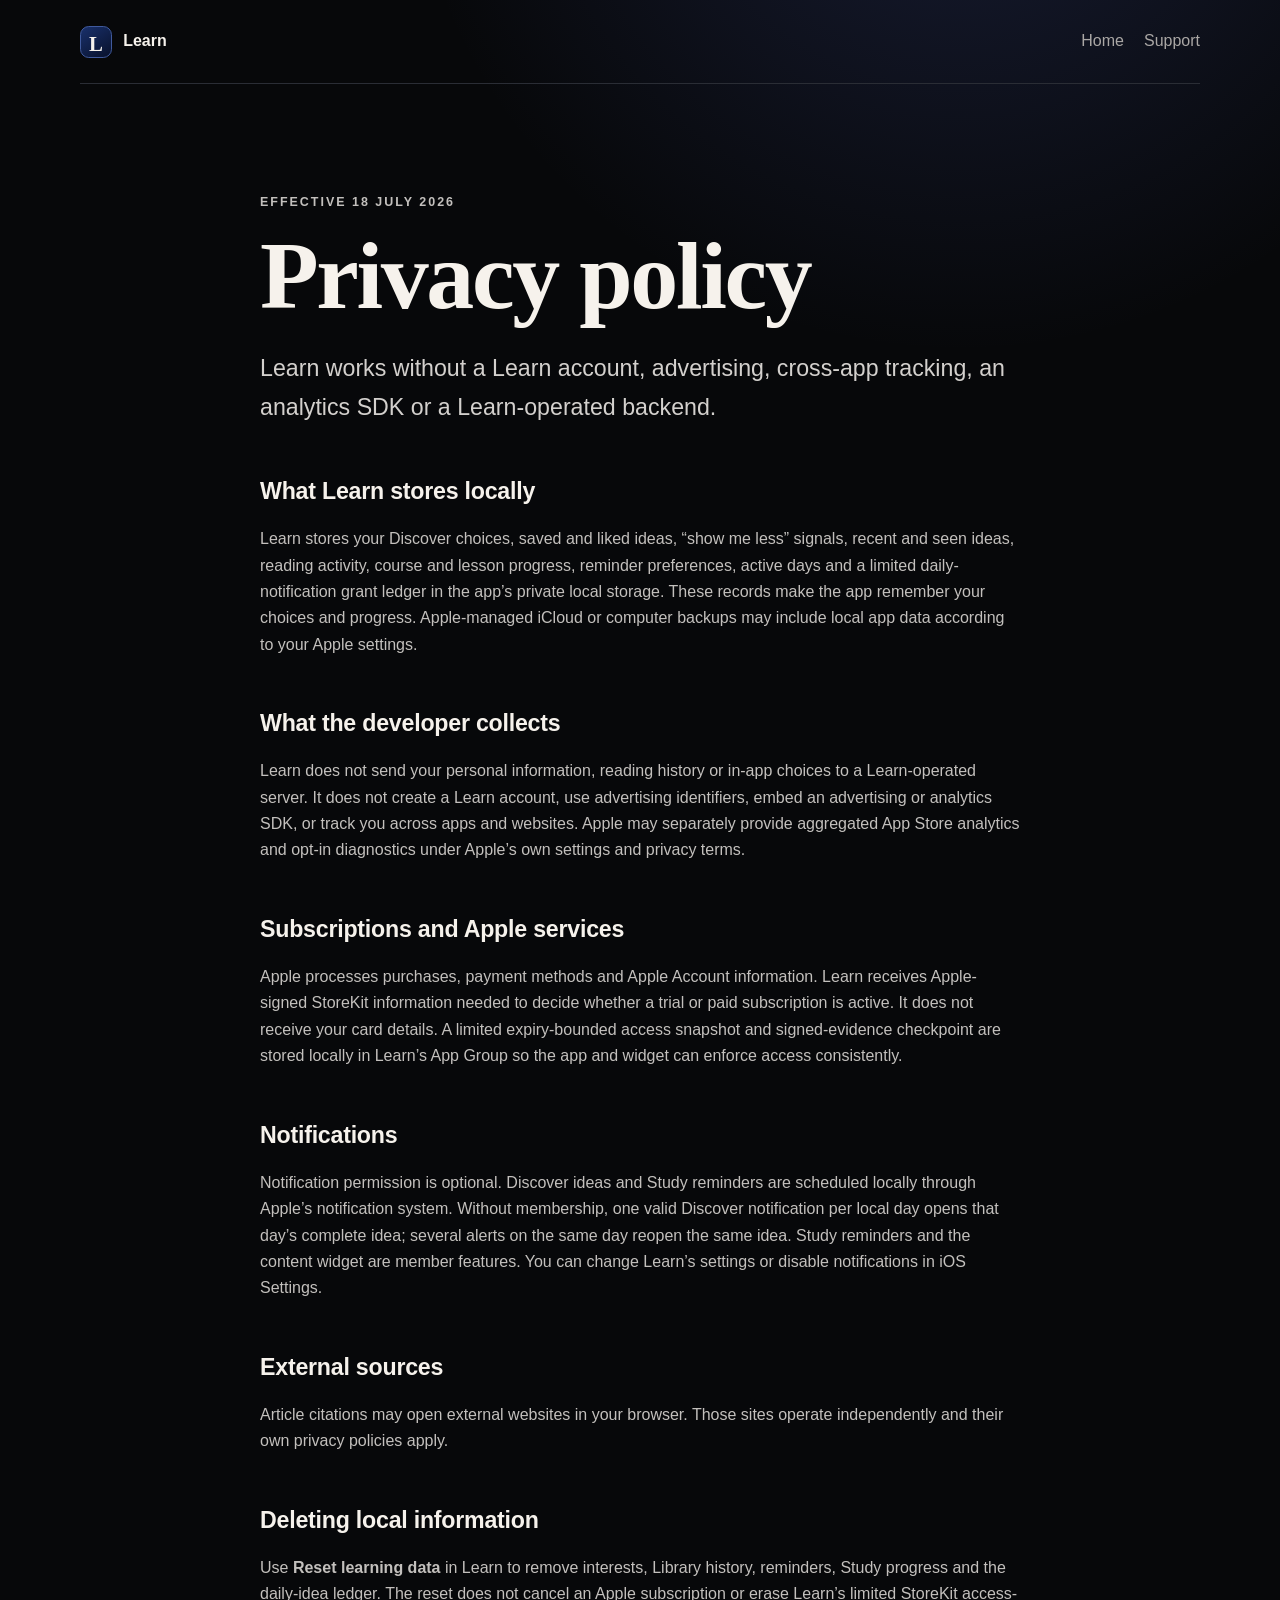
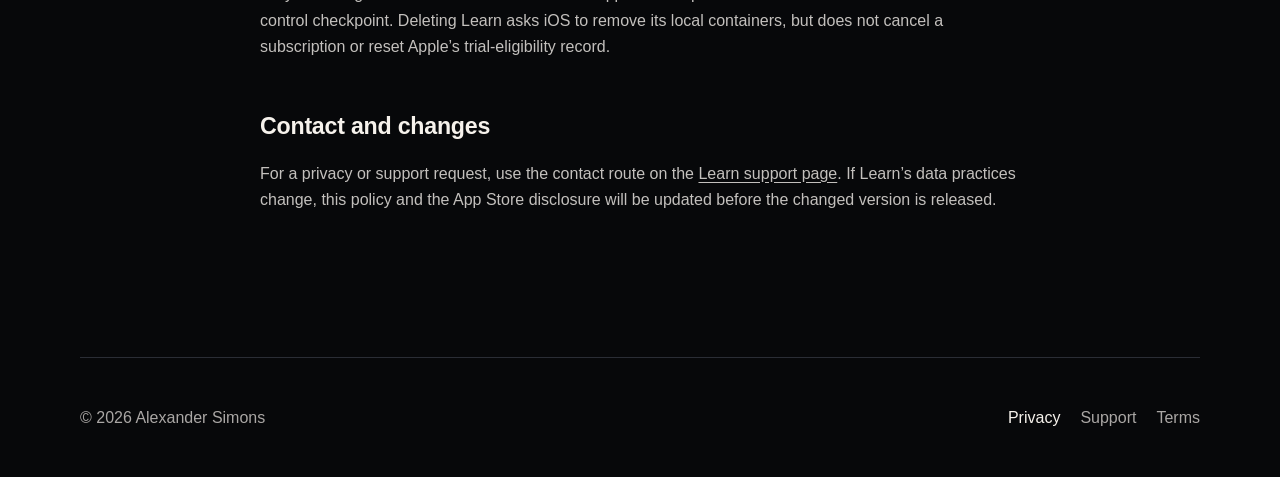
==== privacy.html @ fe6ba011 "Publish Learn support and privacy site" ====
<!doctype html>
<html lang="en-GB">
<head>
  <meta charset="utf-8">
  <meta name="viewport" content="width=device-width, initial-scale=1">
  <meta name="description" content="Privacy policy for the Learn iOS app.">
  <title>Privacy — Learn</title>
  <link rel="stylesheet" href="styles.css">
</head>
<body>
  <a class="skip-link" href="#main">Skip to content</a>
  <header class="site-header">
    <a class="brand" href="index.html" aria-label="Learn home"><span class="brand-mark" aria-hidden="true">L</span><span>Learn</span></a>
    <nav aria-label="Main navigation"><a href="index.html">Home</a><a href="support.html">Support</a></nav>
  </header>

  <main id="main" class="prose">
    <p class="eyebrow">Effective 18 July 2026</p>
    <h1>Privacy policy</h1>
    <p class="lead">Learn works without a Learn account, advertising, cross-app tracking, an analytics SDK or a Learn-operated backend.</p>

    <h2>What Learn stores locally</h2>
    <p>Learn stores your Discover choices, saved and liked ideas, “show me less” signals, recent and seen ideas, reading activity, course and lesson progress, reminder preferences, active days and a limited daily-notification grant ledger in the app’s private local storage. These records make the app remember your choices and progress. Apple-managed iCloud or computer backups may include local app data according to your Apple settings.</p>

    <h2>What the developer collects</h2>
    <p>Learn does not send your personal information, reading history or in-app choices to a Learn-operated server. It does not create a Learn account, use advertising identifiers, embed an advertising or analytics SDK, or track you across apps and websites. Apple may separately provide aggregated App Store analytics and opt-in diagnostics under Apple’s own settings and privacy terms.</p>

    <h2>Subscriptions and Apple services</h2>
    <p>Apple processes purchases, payment methods and Apple Account information. Learn receives Apple-signed StoreKit information needed to decide whether a trial or paid subscription is active. It does not receive your card details. A limited expiry-bounded access snapshot and signed-evidence checkpoint are stored locally in Learn’s App Group so the app and widget can enforce access consistently.</p>

    <h2>Notifications</h2>
    <p>Notification permission is optional. Discover ideas and Study reminders are scheduled locally through Apple’s notification system. Without membership, one valid Discover notification per local day opens that day’s complete idea; several alerts on the same day reopen the same idea. Study reminders and the content widget are member features. You can change Learn’s settings or disable notifications in iOS Settings.</p>

    <h2>External sources</h2>
    <p>Article citations may open external websites in your browser. Those sites operate independently and their own privacy policies apply.</p>

    <h2>Deleting local information</h2>
    <p>Use <strong>Reset learning data</strong> in Learn to remove interests, Library history, reminders, Study progress and the daily-idea ledger. The reset does not cancel an Apple subscription or erase Learn’s limited StoreKit access-control checkpoint. Deleting Learn asks iOS to remove its local containers, but does not cancel a subscription or reset Apple’s trial-eligibility record.</p>

    <h2>Contact and changes</h2>
    <p>For a privacy or support request, use the contact route on the <a href="support.html">Learn support page</a>. If Learn’s data practices change, this policy and the App Store disclosure will be updated before the changed version is released.</p>
  </main>

  <footer><span>© 2026 Alexander Simons</span><nav aria-label="Legal and support"><a href="privacy.html" aria-current="page">Privacy</a><a href="support.html">Support</a><a href="https://www.apple.com/legal/internet-services/itunes/dev/stdeula/">Terms</a></nav></footer>
</body>
</html>
---- styles.css ----
:root {
  color-scheme: dark;
  --ink: #f6f2ec;
  --muted: #aaa7a5;
  --ground: #07080a;
  --panel: #12141a;
  --line: #2a2d35;
  --accent: #8fa4ff;
  --serif: ui-serif, "New York", Georgia, serif;
  --sans: ui-sans-serif, -apple-system, BlinkMacSystemFont, "SF Pro Text", sans-serif;
}

* { box-sizing: border-box; }
html { scroll-behavior: smooth; }
body {
  margin: 0;
  color: var(--ink);
  background:
    radial-gradient(circle at 75% -10%, rgba(83, 103, 204, .22), transparent 35rem),
    var(--ground);
  font-family: var(--sans);
  line-height: 1.65;
}
a { color: inherit; text-underline-offset: .2em; }
.skip-link { position: absolute; left: -10000px; top: 1rem; }
.skip-link:focus { left: 1rem; z-index: 10; padding: .7rem 1rem; background: var(--ink); color: var(--ground); }
.site-header, footer {
  width: min(1120px, calc(100% - 40px));
  margin: 0 auto;
  display: flex;
  align-items: center;
  justify-content: space-between;
  gap: 1rem;
}
.site-header { min-height: 84px; border-bottom: 1px solid var(--line); }
.brand { display: inline-flex; align-items: center; gap: .7rem; font-weight: 700; text-decoration: none; }
.brand-mark { width: 2rem; height: 2rem; display: grid; place-items: center; border-radius: .55rem; background: linear-gradient(145deg, #19306b, #08112b); border: 1px solid #405a9d; font-family: var(--serif); font-size: 1.3rem; }
nav { display: flex; flex-wrap: wrap; gap: 1.25rem; }
nav a { color: var(--muted); text-decoration: none; }
nav a:hover, nav a:focus-visible, nav a[aria-current="page"] { color: var(--ink); }
main { width: min(1120px, calc(100% - 40px)); margin: 0 auto; }
.hero { padding: clamp(5rem, 12vw, 10rem) 0 clamp(4rem, 9vw, 8rem); max-width: 920px; }
.eyebrow { color: var(--accent); font-size: .78rem; font-weight: 750; letter-spacing: .16em; text-transform: uppercase; }
h1, h2 { font-family: var(--serif); font-weight: 600; line-height: 1.04; letter-spacing: -.025em; text-wrap: balance; }
h1 { margin: .7rem 0 1.5rem; font-size: clamp(3.25rem, 9vw, 7.8rem); }
h2 { margin: .6rem 0 1.25rem; font-size: clamp(2rem, 4.5vw, 4rem); }
.lead { color: #d3d0cd; font-size: clamp(1.15rem, 2vw, 1.45rem); max-width: 760px; }
.hero-actions { margin-top: 2.25rem; display: flex; align-items: center; flex-wrap: wrap; gap: 1rem 1.5rem; }
.store-badge { display: inline-flex; border-radius: .85rem; padding: .85rem 1.1rem; background: var(--ink); color: var(--ground); font-weight: 750; }
.microcopy { color: var(--muted); }
.numbers { display: grid; grid-template-columns: repeat(4, 1fr); border: 1px solid var(--line); border-radius: 1.2rem; overflow: hidden; }
.numbers div { padding: 2rem; background: rgba(18,20,26,.8); border-right: 1px solid var(--line); }
.numbers div:last-child { border: 0; }
.numbers strong, .numbers span { display: block; }
.numbers strong { font-family: var(--serif); font-size: 2.3rem; line-height: 1; }
.numbers span { margin-top: .65rem; color: var(--muted); }
.feature-grid { padding: 8rem 0; display: grid; grid-template-columns: 1fr 1fr; gap: 1rem; }
.feature { padding: clamp(1.7rem, 4vw, 3.2rem); border: 1px solid var(--line); border-radius: 1.2rem; background: linear-gradient(145deg, rgba(23,25,33,.94), rgba(12,13,17,.94)); }
.feature-large { grid-row: span 2; }
.feature p:last-child, .study-block p, .principles p, .membership p { color: var(--muted); font-size: 1.08rem; }
.study-block, .membership { padding: 7rem 0; border-top: 1px solid var(--line); display: grid; grid-template-columns: 1fr 1fr; gap: clamp(2rem, 7vw, 7rem); }
.principles { margin-bottom: 7rem; padding: clamp(2rem, 5vw, 4.5rem); border-radius: 1.2rem; background: #11131a; border: 1px solid var(--line); }
.prose { width: min(760px, calc(100% - 40px)); padding: 6rem 0 8rem; }
.prose h1 { font-size: clamp(3.2rem, 8vw, 6rem); }
.prose h2 { margin-top: 3.2rem; font-family: var(--sans); font-size: 1.45rem; letter-spacing: -.01em; line-height: 1.25; }
.prose p:not(.lead) { color: #c3c0bd; }
footer { min-height: 120px; padding: 2rem 0; border-top: 1px solid var(--line); color: var(--muted); }

@media (max-width: 720px) {
  .site-header { align-items: flex-start; padding: 1.2rem 0; }
  .site-header nav { justify-content: flex-end; gap: .75rem 1rem; }
  .numbers { grid-template-columns: 1fr 1fr; }
  .numbers div { border-bottom: 1px solid var(--line); }
  .numbers div:nth-child(2) { border-right: 0; }
  .numbers div:nth-child(3), .numbers div:nth-child(4) { border-bottom: 0; }
  .feature-grid, .study-block, .membership { grid-template-columns: 1fr; }
  .feature-large { grid-row: auto; }
  footer { align-items: flex-start; flex-direction: column; }
}

@media (prefers-reduced-motion: reduce) {
  html { scroll-behavior: auto; }
}
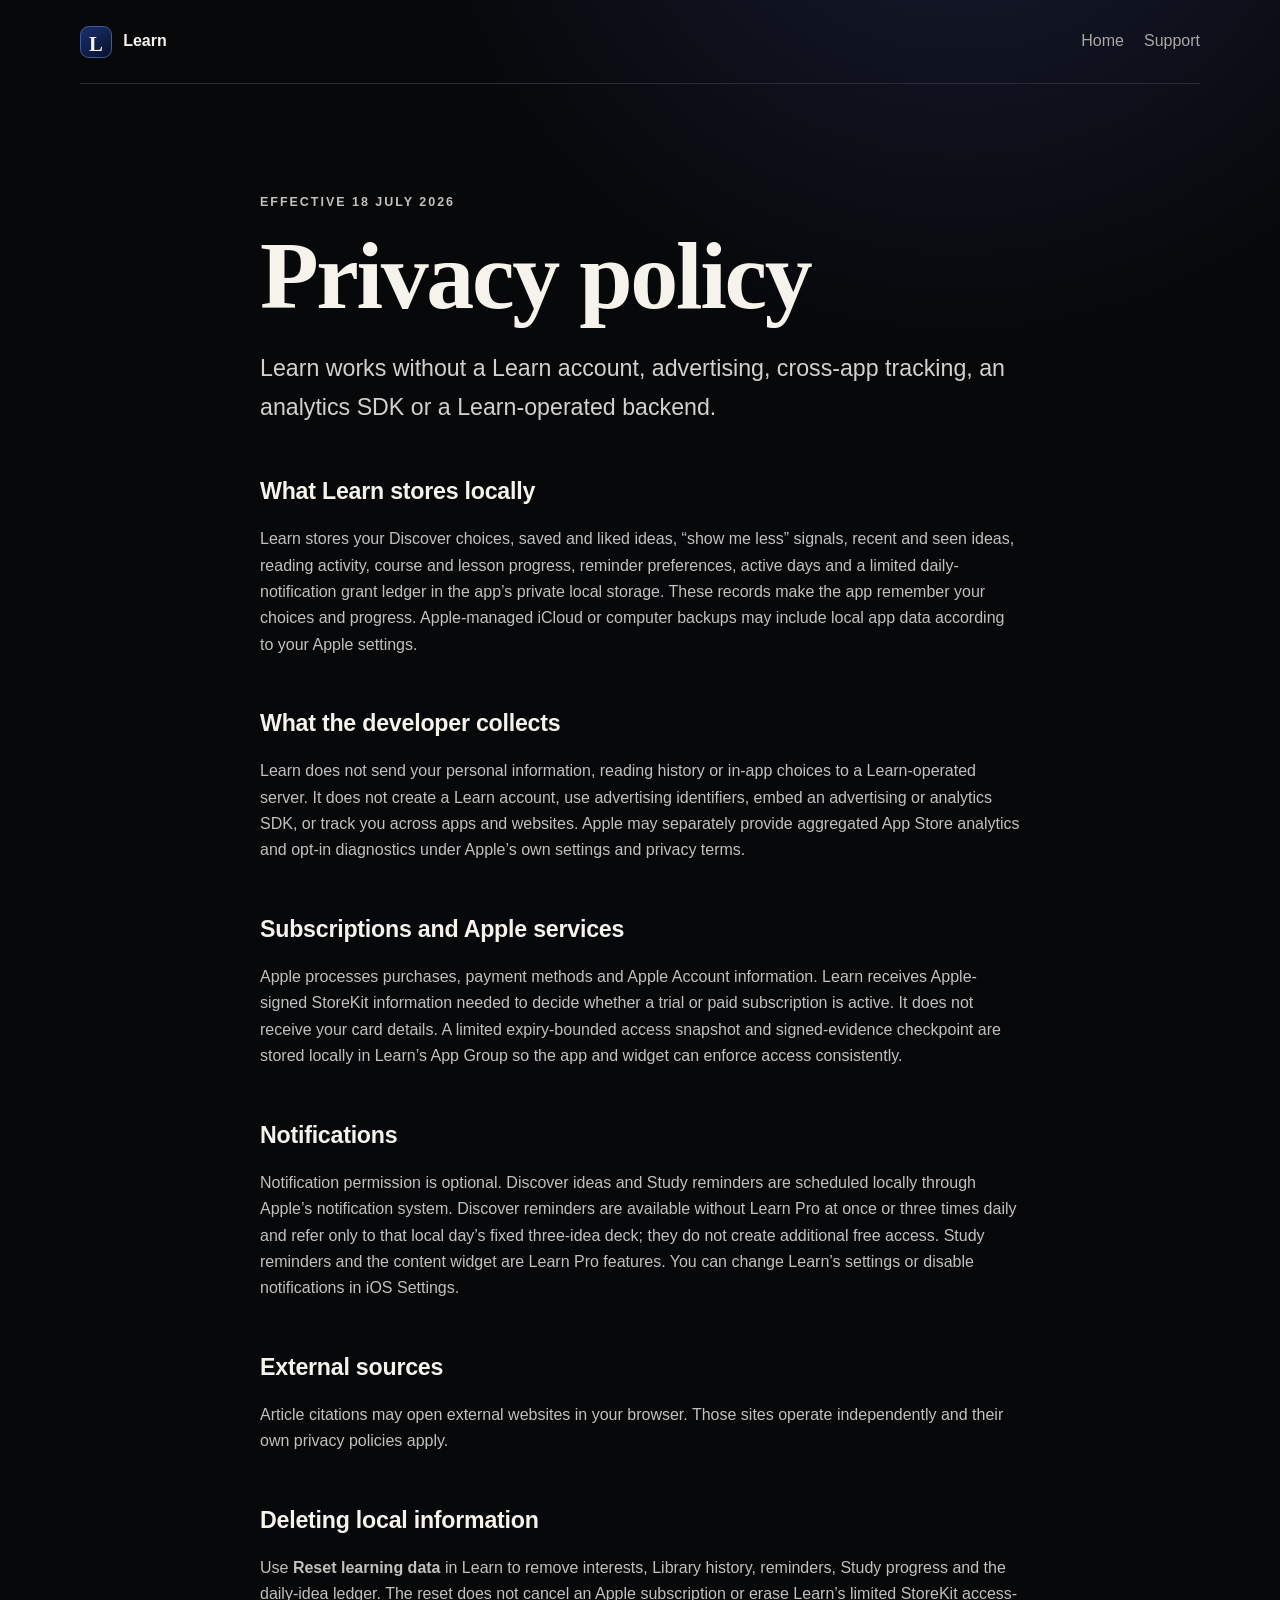
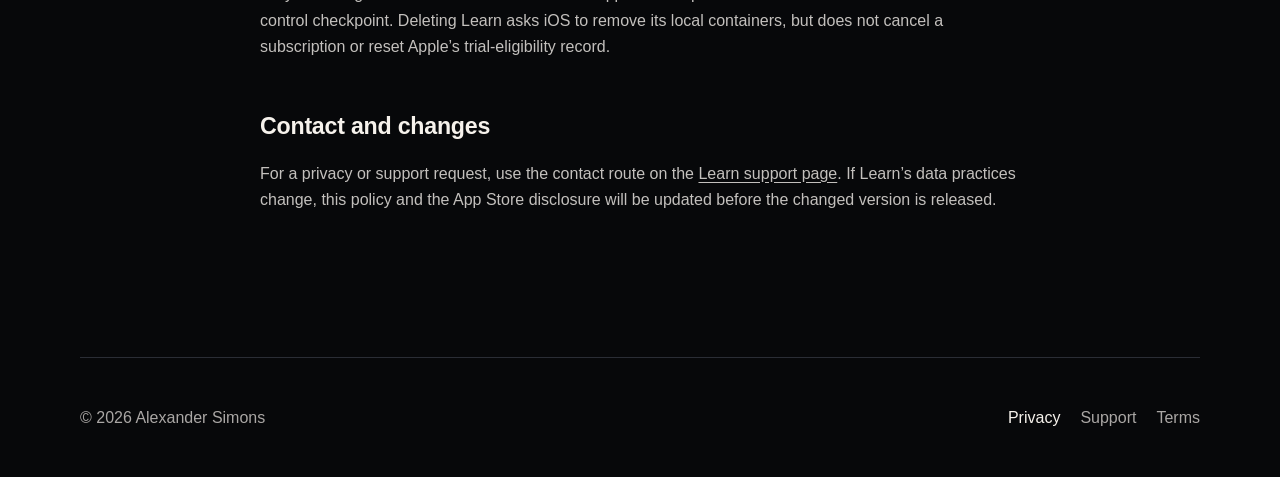
==== commit a7301311: "Publish current Learn Free and Pro contract" ====
--- a/privacy.html
+++ b/privacy.html
@@ -29,7 +29,7 @@
     <p>Apple processes purchases, payment methods and Apple Account information. Learn receives Apple-signed StoreKit information needed to decide whether a trial or paid subscription is active. It does not receive your card details. A limited expiry-bounded access snapshot and signed-evidence checkpoint are stored locally in Learn’s App Group so the app and widget can enforce access consistently.</p>
 
     <h2>Notifications</h2>
-    <p>Notification permission is optional. Discover ideas and Study reminders are scheduled locally through Apple’s notification system. Without membership, one valid Discover notification per local day opens that day’s complete idea; several alerts on the same day reopen the same idea. Study reminders and the content widget are member features. You can change Learn’s settings or disable notifications in iOS Settings.</p>
+    <p>Notification permission is optional. Discover ideas and Study reminders are scheduled locally through Apple’s notification system. Discover reminders are available without Learn Pro at once or three times daily and refer only to that local day’s fixed three-idea deck; they do not create additional free access. Study reminders and the content widget are Learn Pro features. You can change Learn’s settings or disable notifications in iOS Settings.</p>
 
     <h2>External sources</h2>
     <p>Article citations may open external websites in your browser. Those sites operate independently and their own privacy policies apply.</p>
